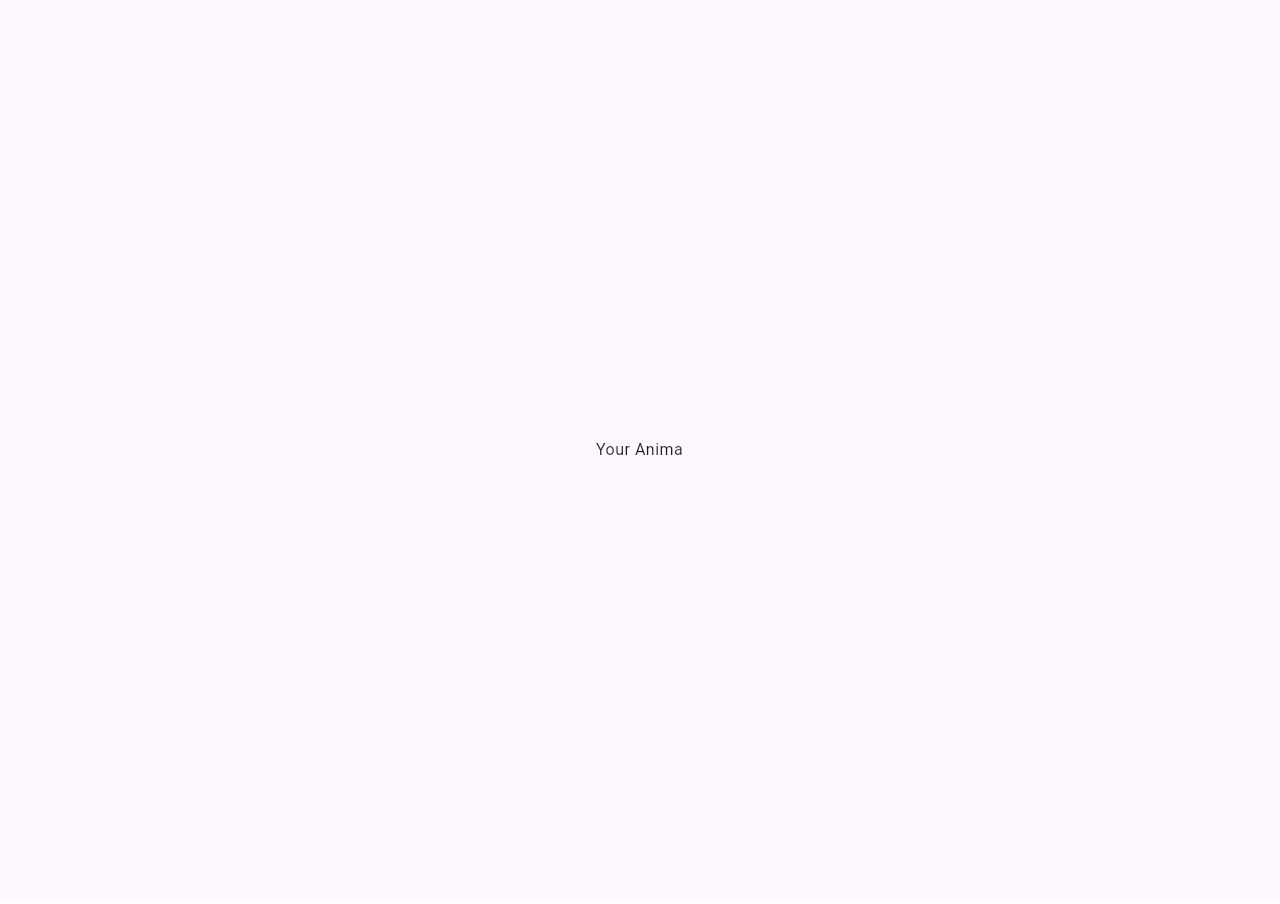
==== index.html @ 078aef2e "deploy: 742e39e6aa409322b349aaaa9d2107993ae53eea" ====
<!DOCTYPE html>
<html lang="en">
<head>
    <meta charset="UTF-8">
    <meta name="viewport" content="width=device-width, initial-scale=1.0, viewport-fit=cover">
    <meta name="theme-color" content="#FFFBFE">
    <title>Your Anima</title>
    <link type="text/css" rel="stylesheet" href="styles.css">
</head>
<body>
    <div id="composeTarget"></div>
    <script type="application/javascript" src="composeApp.js"></script>
</body>
</html>
---- styles.css ----
html, body {
    width: 100%;
    height: 100%;
    margin: 0;
    padding: 0;
    overflow: hidden;
    background-color: #FFFBFE;
}

#composeTarget {
    width: 100%;
    height: 100%;
}

@media (prefers-color-scheme: dark) {
    html, body {
        background-color: #1C1B1F;
    }
}
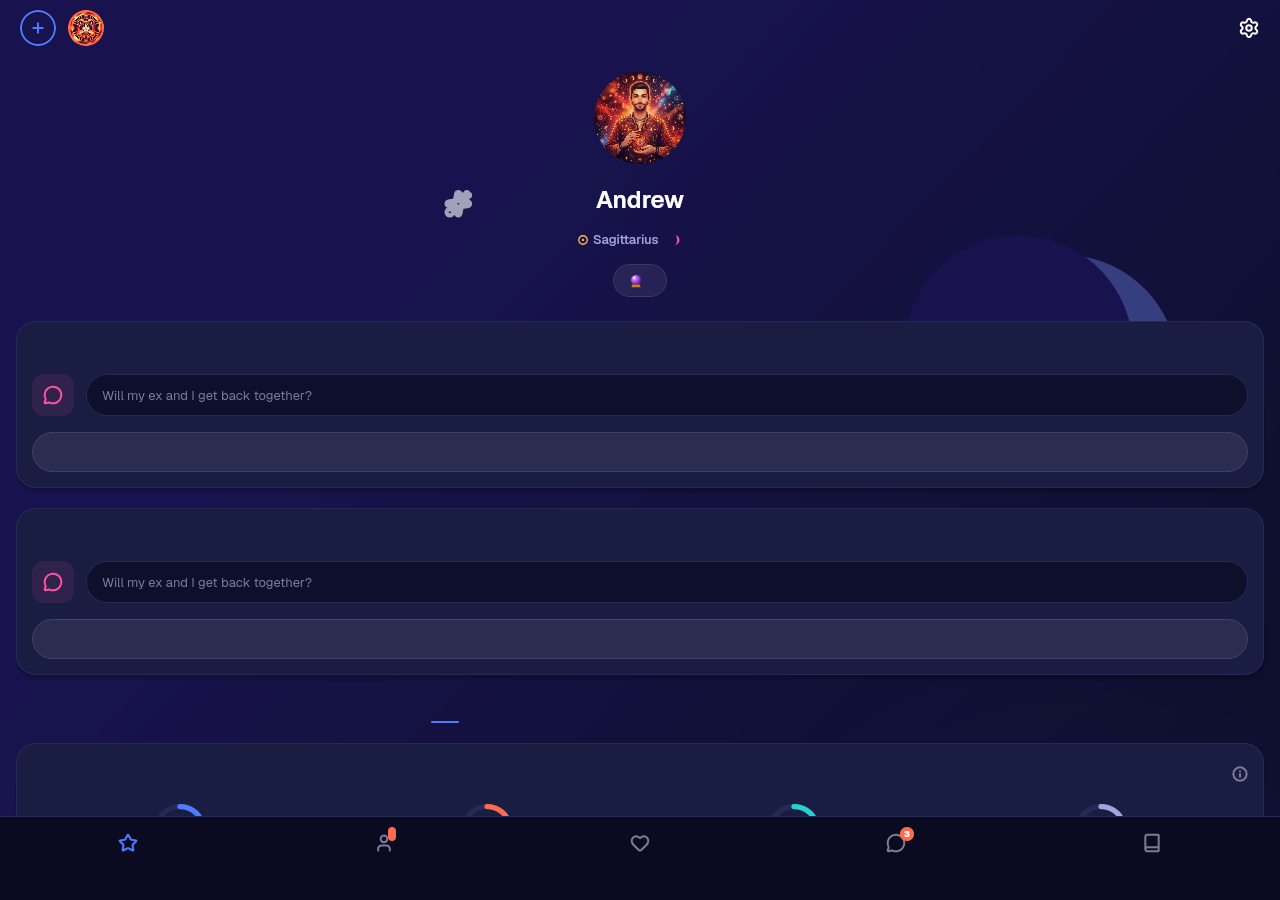
==== commit 9d8732dd: "deploy: eb82091d630f57d0dc69f47675247abc136cc662" ====
--- a/index.html
+++ b/index.html
@@ -3,7 +3,7 @@
 <head>
     <meta charset="UTF-8">
     <meta name="viewport" content="width=device-width, initial-scale=1.0, viewport-fit=cover">
-    <meta name="theme-color" content="#FFFBFE">
+    <meta name="theme-color" content="#0D0F2B">
     <title>Your Anima</title>
     <link type="text/css" rel="stylesheet" href="styles.css">
 </head>
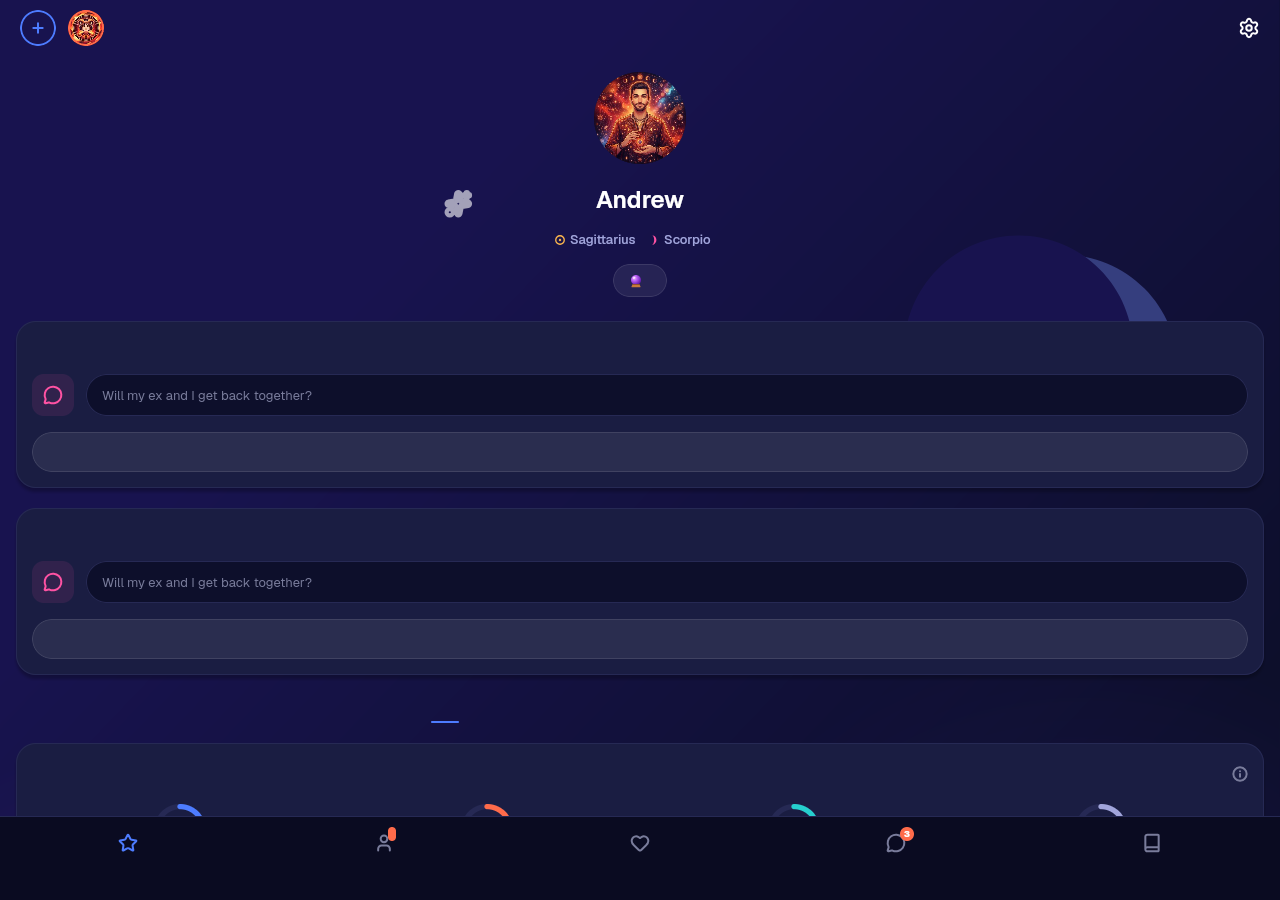
==== commit 39b6ee9a: "deploy: f7cba7d18571a525874e669883627c82c67448c0" ====
--- a/index.html
+++ b/index.html
@@ -8,6 +8,7 @@
     <link type="text/css" rel="stylesheet" href="styles.css">
 </head>
 <body>
+    <div id="loader"><div id="loader-spinner"></div></div>
     <div id="composeTarget"></div>
     <script type="application/javascript" src="composeApp.js"></script>
 </body>
--- a/styles.css
+++ b/styles.css
@@ -1,19 +1,52 @@
+/* Colours match AppColors.background (#0D0F2B) and AppColors.primary (#4D7CFF) in
+   ui/theme/Color.kt. The app is dark-only, so the page never needs a light variant. */
+
 html, body {
     width: 100%;
     height: 100%;
     margin: 0;
     padding: 0;
     overflow: hidden;
-    background-color: #FFFBFE;
+    background-color: #0D0F2B;
 }
 
 #composeTarget {
     width: 100%;
     height: 100%;
+    opacity: 0;
+    transition: opacity 200ms ease-in;
 }
 
-@media (prefers-color-scheme: dark) {
-    html, body {
-        background-color: #1C1B1F;
+#composeTarget.ready {
+    opacity: 1;
+}
+
+#loader {
+    position: fixed;
+    inset: 0;
+    display: flex;
+    align-items: center;
+    justify-content: center;
+    background-color: #0D0F2B;
+    transition: opacity 200ms ease-in;
+}
+
+#loader.hidden {
+    opacity: 0;
+    pointer-events: none;
+}
+
+#loader-spinner {
+    width: 36px;
+    height: 36px;
+    border: 3px solid rgba(255, 255, 255, 0.15);
+    border-top-color: #4D7CFF;
+    border-radius: 50%;
+    animation: loader-spin 0.8s linear infinite;
+}
+
+@keyframes loader-spin {
+    to {
+        transform: rotate(360deg);
     }
 }
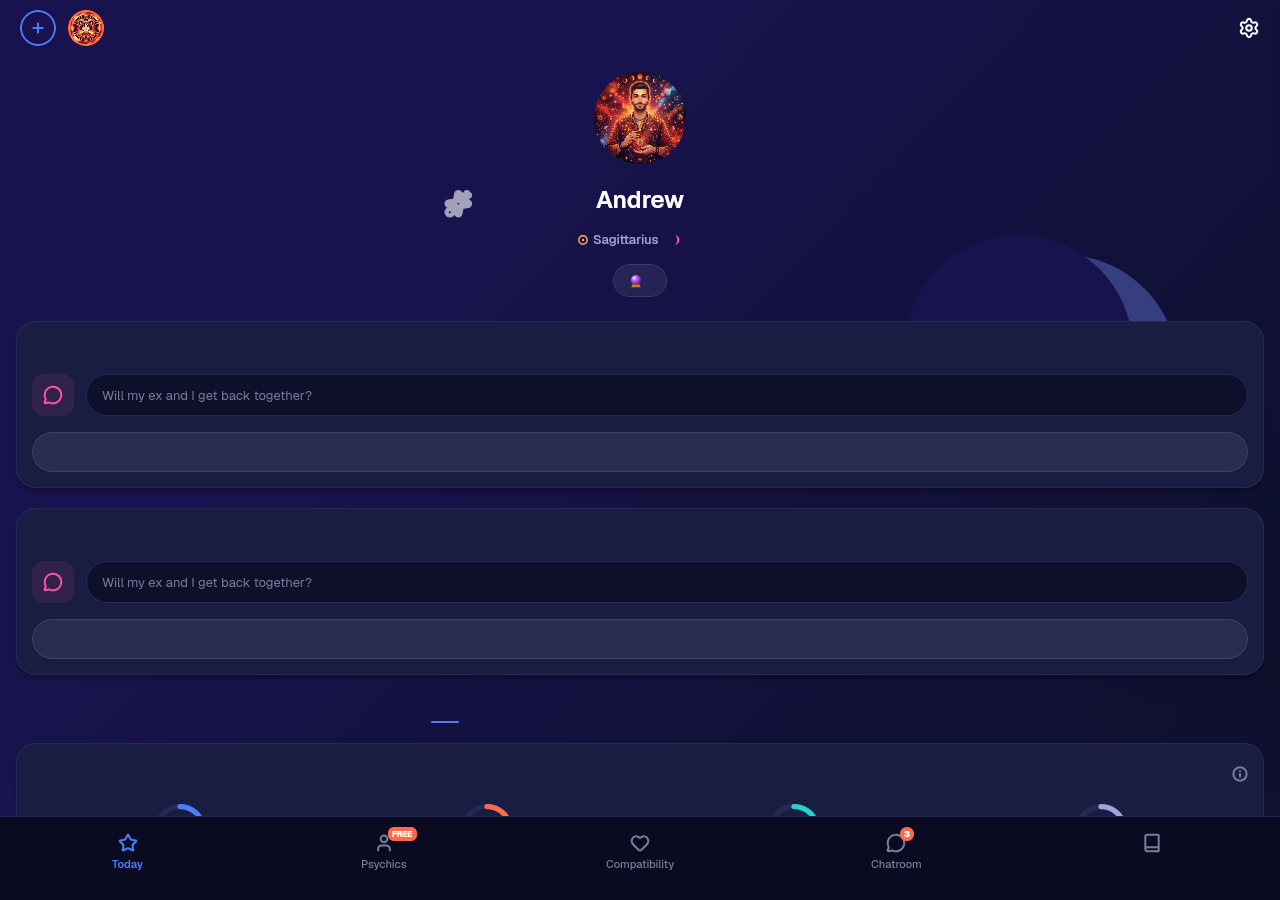
==== commit 97427a96: "deploy: e7cd7d96a0babd1f941e563c90578ce6b9174380" ====
--- a/index.html
+++ b/index.html
@@ -5,6 +5,9 @@
     <meta name="viewport" content="width=device-width, initial-scale=1.0, viewport-fit=cover">
     <meta name="theme-color" content="#0D0F2B">
     <title>Your Anima</title>
+    <link rel="icon" type="image/svg+xml" href="favicon.svg">
+    <link rel="icon" type="image/png" sizes="32x32" href="favicon-32.png">
+    <link rel="apple-touch-icon" sizes="180x180" href="apple-touch-icon.png">
     <link type="text/css" rel="stylesheet" href="styles.css">
 </head>
 <body>
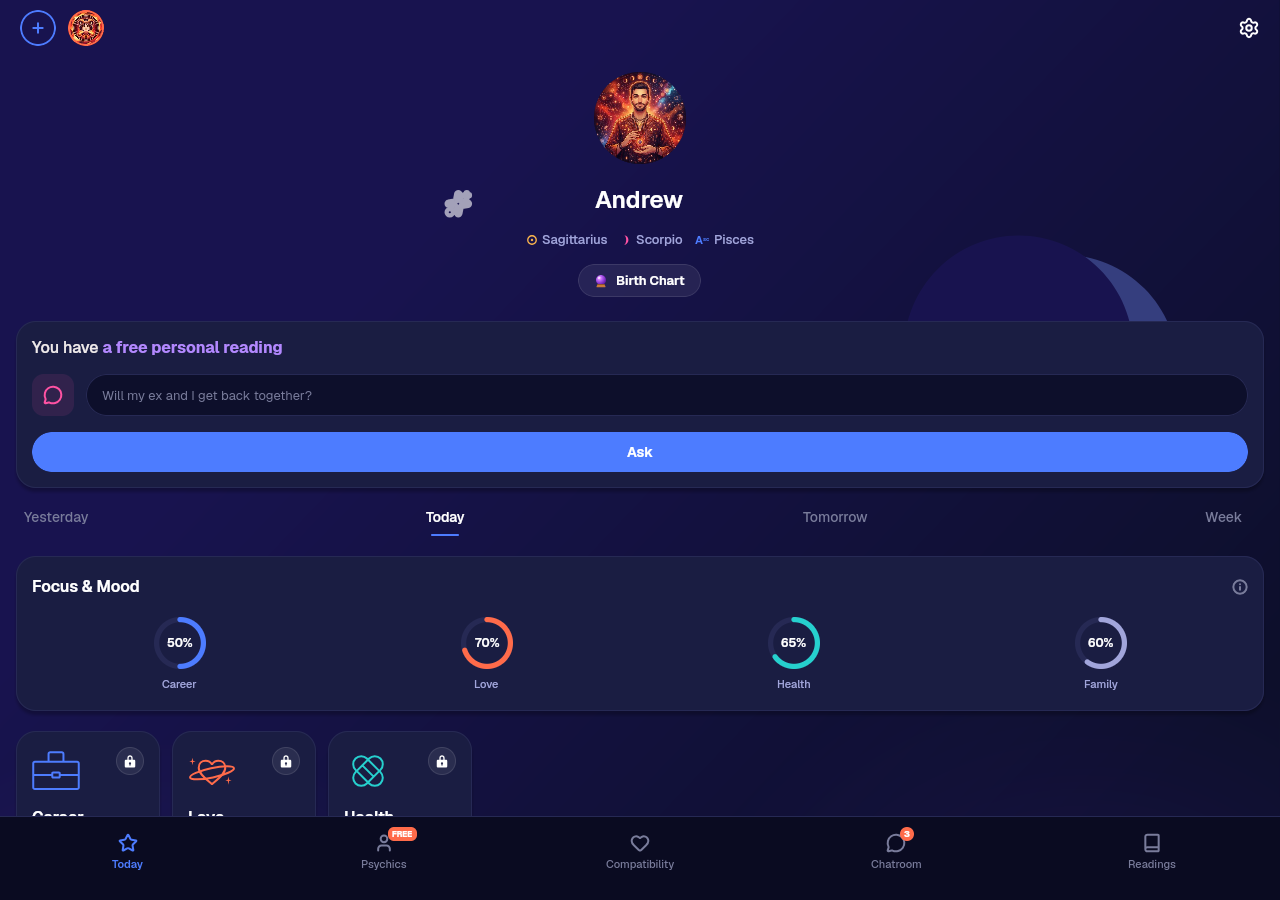
==== commit 9c050a79: "deploy: e9e04101729da7dd390dfd8a3d505d0464029637" ====
--- a/index.html
+++ b/index.html
@@ -9,6 +9,11 @@
     <link rel="icon" type="image/png" sizes="32x32" href="favicon-32.png">
     <link rel="apple-touch-icon" sizes="180x180" href="apple-touch-icon.png">
     <link type="text/css" rel="stylesheet" href="styles.css">
+    <link rel="preload" href="bfa5198fb2fe683c613a.wasm" as="fetch" type="application/wasm" crossorigin>
+    <link rel="preload" href="d12069982c3e1eeddf99.wasm" as="fetch" type="application/wasm" crossorigin>
+    <link rel="preload" href="composeApp.js" as="script">
+    <script>window.webPreloads = Object.fromEntries(["composeResources/app.youranima.resources/drawable/home_avatar_character.jpg","composeResources/app.youranima.resources/drawable/home_avatar_thumb.jpg","composeResources/app.youranima.resources/drawable/home_hero_background.xml","composeResources/app.youranima.resources/drawable/home_ic_book.xml","composeResources/app.youranima.resources/drawable/home_ic_category_health.xml","composeResources/app.youranima.resources/drawable/home_ic_category_love.xml","composeResources/app.youranima.resources/drawable/home_ic_check.xml","composeResources/app.youranima.resources/drawable/home_ic_cross.xml","composeResources/app.youranima.resources/drawable/home_ic_crystal_ball.xml","composeResources/app.youranima.resources/drawable/home_ic_info.xml","composeResources/app.youranima.resources/drawable/home_ic_lock.xml","composeResources/app.youranima.resources/drawable/home_ic_moon.xml","composeResources/app.youranima.resources/drawable/home_ic_plus.xml","composeResources/app.youranima.resources/drawable/home_ic_settings.xml","composeResources/app.youranima.resources/drawable/home_ic_star.xml","composeResources/app.youranima.resources/drawable/home_ic_sun.xml","composeResources/app.youranima.resources/drawable/home_tip_stars.xml","composeResources/app.youranima.resources/drawable/ic_briefcase.xml","composeResources/app.youranima.resources/drawable/ic_heart.xml","composeResources/app.youranima.resources/drawable/ic_message_circle.xml","composeResources/app.youranima.resources/drawable/ic_user.xml","composeResources/app.youranima.resources/font/geist_bold.ttf","composeResources/app.youranima.resources/font/geist_medium.ttf","composeResources/app.youranima.resources/font/geist_regular.ttf","composeResources/app.youranima.resources/font/geist_semibold.ttf","composeResources/app.youranima.resources/values/strings.commonMain.cvr","composeResources/app.youranima.resources/values/strings_home.commonMain.cvr"].map((p) => 
+    [p, fetch(p).then((r) => r.ok ? r.arrayBuffer() : Promise.reject(r.status))]));</script>
 </head>
 <body>
     <div id="loader"><div id="loader-spinner"></div></div>
